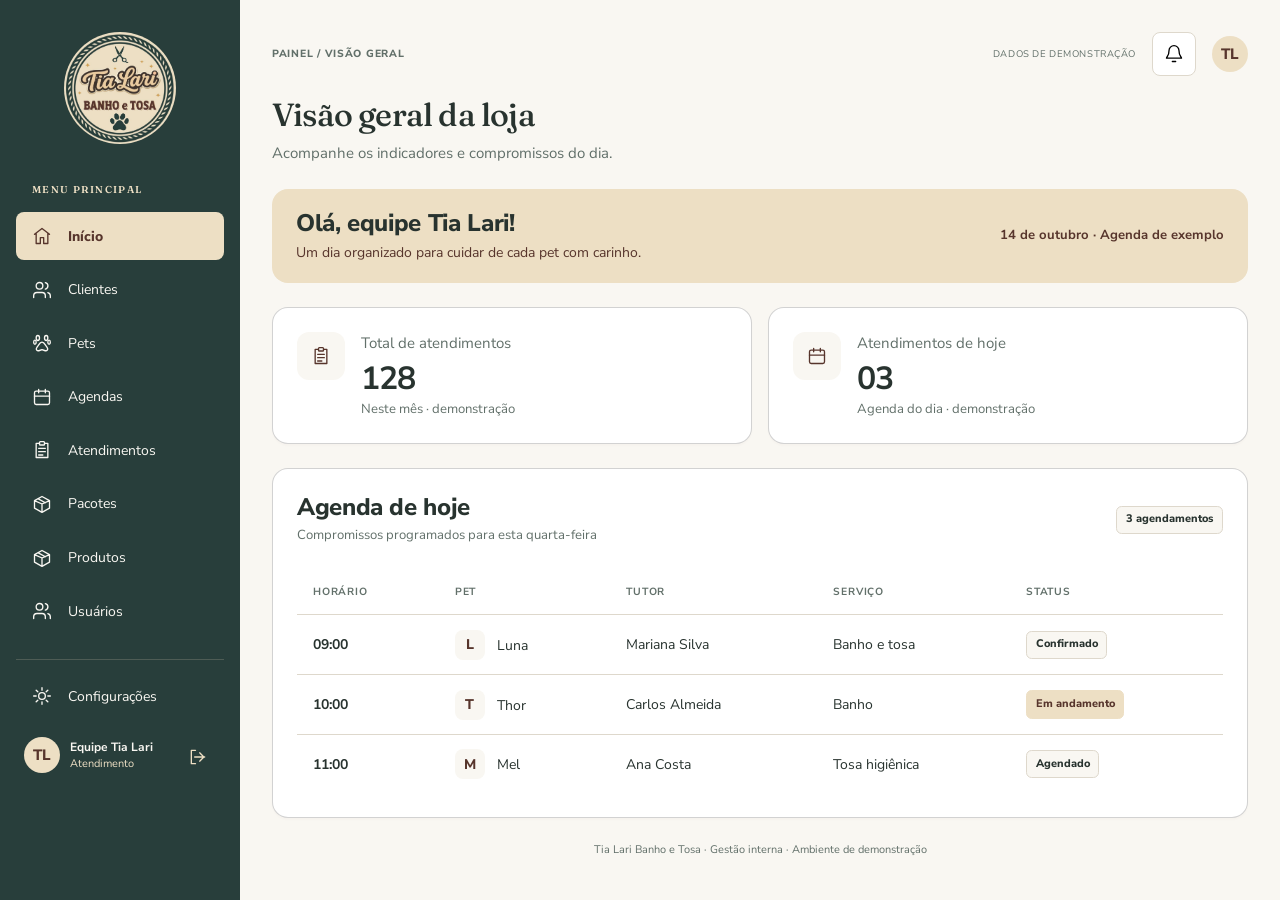
==== dashboard.html @ b7acdd8f "Upload do sistema para o github" ====
<!doctype html>
<html lang="pt-BR">
<head>
  <meta charset="utf-8">
  <meta name="viewport" content="width=device-width, initial-scale=1">
  <meta name="theme-color" content="#283e3b">
  <title>Visão geral da loja · Tia Lari Banho e Tosa</title>
  <link rel="icon" href="assets/images/logo.png" type="image/png">
  <link rel="stylesheet" href="assets/vendor/bootstrap/bootstrap.min.css">
  <link rel="stylesheet" href="assets/css/theme.css">
  <link rel="stylesheet" href="assets/css/layout.css">
  <link rel="stylesheet" href="assets/css/pages.css">
  <script defer src="assets/vendor/bootstrap/bootstrap.bundle.min.js"></script>
  <script defer src="assets/js/data/demo.js"></script>
  <script defer src="assets/js/components/ui.js"></script>
  <script defer src="assets/js/components/layout.js"></script>
  <script defer src="assets/js/pages/dashboard.js"></script>
</head>
<body data-page="dashboard" data-breadcrumb="Visão geral">
  <a class="skip-link" href="#main-content">Pular para o conteúdo</a>
  <div id="app-sidebar"></div>
  <div class="app-workspace">
    <div class="page-container">
      <div id="app-header"></div>
      <main id="main-content" tabindex="-1">
        <header class="page-heading d-flex flex-wrap justify-content-between align-items-center gap-3 mb-4">
          <div><h1>Visão geral da loja</h1><p class="text-body-secondary mb-0 mt-2">Acompanhe os indicadores e compromissos do dia.</p></div>
        </header>
        <div class="welcome-banner d-flex flex-wrap align-items-center justify-content-between gap-3 mb-4"><div><h2 class="h4 mb-1">Olá, equipe Tia Lari!</h2><p class="mb-0">Um dia organizado para cuidar de cada pet com carinho.</p></div><span class="small fw-bold">14 de outubro · Agenda de exemplo</span></div>
<div class="row g-3 mb-4"><div class="col-md-6"><section class="card metric-card h-100"><div class="card-body d-flex gap-3"><span class="icon-tile" data-icon="clipboard"></span><div><p class="text-body-secondary mb-1">Total de atendimentos</p><strong class="metric-value">128</strong><p class="small text-body-secondary mb-0">Neste mês · demonstração</p></div></div></section></div><div class="col-md-6"><section class="card metric-card h-100"><div class="card-body d-flex gap-3"><span class="icon-tile" data-icon="calendar"></span><div><p class="text-body-secondary mb-1">Atendimentos de hoje</p><strong class="metric-value">03</strong><p class="small text-body-secondary mb-0">Agenda do dia · demonstração</p></div></div></section></div></div>
<section class="card"><div class="card-body"><div class="d-flex flex-wrap justify-content-between align-items-center gap-3 mb-4"><div><h2 class="h4 mb-1">Agenda de hoje</h2><p class="small text-body-secondary mb-0">Compromissos programados para esta quarta-feira</p></div><span class="status-badge">3 agendamentos</span></div><div class="table-responsive"><table class="table align-middle mb-0"><caption class="visually-hidden">Agenda de demonstração de 14 de outubro</caption><thead><tr><th scope="col">Horário</th><th scope="col">Pet</th><th scope="col">Tutor</th><th scope="col">Serviço</th><th scope="col">Status</th></tr></thead><tbody><tr><th scope="row">09:00</th><td><span class="pet-initial">L</span>Luna</td><td>Mariana Silva</td><td>Banho e tosa</td><td><span class="status-badge">Confirmado</span></td></tr><tr><th scope="row">10:00</th><td><span class="pet-initial">T</span>Thor</td><td>Carlos Almeida</td><td>Banho</td><td><span class="status-badge status-warm">Em andamento</span></td></tr><tr><th scope="row">11:00</th><td><span class="pet-initial">M</span>Mel</td><td>Ana Costa</td><td>Tosa higiênica</td><td><span class="status-badge">Agendado</span></td></tr></tbody></table></div></div></section>
      </main>
      <footer class="app-footer">Tia Lari Banho e Tosa · Gestão interna · Ambiente de demonstração</footer>
    </div>
  </div>
  <div id="app-feedback"></div>
</body>
</html>
---- assets/css/theme.css ----
@font-face {
  font-family: "Nunito Sans";
  src: url("../fonts/nunito-sans.woff2") format("woff2");
  font-weight: 400 800;
  font-display: swap;
}
@font-face {
  font-family: Fraunces;
  src: url("../fonts/fraunces.woff2") format("woff2");
  font-weight: 400 600;
  font-display: swap;
}
:root {
  --tl-green: #283e3b;
  --tl-green-dark: #1d302d;
  --tl-cream: #eddfc4;
  --tl-brown: #57352c;
  --tl-gold: #bc8c48;
  --bs-body-bg: #f9f7f2;
  --bs-body-color: #28332f;
  --bs-secondary-color: #62706a;
  --bs-border-color: #ded8cc;
  --bs-body-font-family: "Nunito Sans", system-ui, sans-serif;
  --bs-body-font-size: .9375rem;
  --bs-primary: #283e3b;
  --bs-primary-rgb: 40, 62, 59;
  --bs-link-color: #283e3b;
  --bs-link-hover-color: #57352c;
  --bs-border-radius: .5rem;
}
body { -webkit-font-smoothing: antialiased; }
h1, h2 { font-family: Fraunces, Georgia, serif; font-weight: 500; letter-spacing: -.025em; }
h1 { font-size: clamp(1.8rem, 2.5vw, 2.25rem); }
h2.h4, h2.h5 { font-family: var(--bs-body-font-family); font-weight: 800; letter-spacing: -.015em; }
a { text-underline-offset: 3px; }
button, a, input, select, textarea { touch-action: manipulation; }
:focus-visible { outline: 3px solid var(--tl-gold); outline-offset: 4px; }
[hidden] { display: none !important; }
.icon { width: 20px; height: 20px; flex-shrink: 0; vertical-align: middle; }
.btn { display: inline-flex; align-items: center; justify-content: center; gap: .5rem; min-height: 46px; padding: .7rem 1.25rem; font-size: .875rem; font-weight: 800; }
.btn-primary {
  --bs-btn-bg: var(--tl-green);
  --bs-btn-border-color: var(--tl-green);
  --bs-btn-hover-bg: var(--tl-green-dark);
  --bs-btn-hover-border-color: var(--tl-green-dark);
  --bs-btn-active-bg: var(--tl-green-dark);
  --bs-btn-active-border-color: var(--tl-green-dark);
  --bs-btn-disabled-bg: var(--tl-green);
  --bs-btn-disabled-border-color: var(--tl-green);
  --bs-btn-focus-shadow-rgb: 188, 140, 72;
}
.btn-outline-primary {
  --bs-btn-color: var(--tl-green);
  --bs-btn-border-color: var(--bs-border-color);
  --bs-btn-hover-bg: var(--tl-green);
  --bs-btn-hover-border-color: var(--tl-green);
  --bs-btn-active-bg: var(--tl-green-dark);
  --bs-btn-active-border-color: var(--tl-green-dark);
  --bs-btn-focus-shadow-rgb: 188, 140, 72;
  background: white;
}
.btn-link { min-height: 32px; color: var(--tl-brown); font-weight: 600; }
.card { background: white; border-radius: 1rem; box-shadow: 0 2px 2px #57352c05; }
.card-body { padding: 1.5rem; }
.form-label { font-size: .875rem; font-weight: 800; margin-bottom: .5rem; }
.form-control, .form-select { min-height: 48px; background-color: white; font-size: .9375rem; padding: .7rem .9rem; }
.form-control::placeholder { color: #7b837e; opacity: 1; }
.form-control:focus, .form-select:focus { border-color: var(--tl-gold); box-shadow: 0 0 0 .2rem #bc8c4826; }
textarea.form-control { resize: vertical; }
.required-mark { color: var(--tl-brown); }
.table { --bs-table-bg: transparent; --bs-table-color: var(--bs-body-color); --bs-table-border-color: var(--bs-border-color); font-size: .875rem; }
.table > :not(caption) > * > * { padding: .9rem 1rem; }
.table thead th { font-size: .65rem; text-transform: uppercase; letter-spacing: .08em; color: var(--bs-secondary-color); white-space: nowrap; }
.table tbody tr:last-child > * { border-bottom: 0; }
.table tbody th { font-weight: 700; }
.status-badge { display: inline-block; padding: .3rem .55rem; border: 1px solid var(--bs-border-color); border-radius: .35rem; background: var(--bs-body-bg); font-size: .6875rem; font-weight: 800; white-space: nowrap; }
.status-warm { background: var(--tl-cream); border-color: var(--tl-cream); color: var(--tl-brown); }
.eyebrow { font-size: .65rem; letter-spacing: .14em; text-transform: uppercase; font-weight: 800; }
.icon-tile { display: grid; place-items: center; width: 48px; height: 48px; flex-shrink: 0; border-radius: .75rem; background: var(--bs-body-bg); color: var(--tl-brown); }
.pet-initial { display: inline-grid; place-items: center; width: 30px; height: 30px; margin-right: .75rem; border-radius: .5rem; background: var(--bs-body-bg); color: var(--tl-brown); font-weight: 800; }
.text-link { font-weight: 800; color: var(--tl-brown); }
.skip-link { position: fixed; top: -100px; left: 1rem; z-index: 2000; padding: .75rem 1rem; border-radius: .5rem; background: white; color: var(--tl-green); }
.skip-link:focus { top: 1rem; }
.modal-content { background: white; border-radius: 1rem; }
.modal-header, .modal-footer { padding: 1.25rem 1.5rem; }
.modal-body { padding: 1.5rem; }
.toast { background: var(--tl-green); color: white; border: 0; }
@media (prefers-reduced-motion: reduce) {
  *, *::before, *::after { animation: none !important; transition: none !important; scroll-behavior: auto !important; }
}
---- assets/css/layout.css ----
:root { --tl-sidebar-width: 240px; }
.app-sidebar { --bs-offcanvas-width: var(--tl-sidebar-width); background: var(--tl-green) !important; color: var(--bs-body-bg); }
.sidebar-inner { display: flex; flex-direction: column; width: 100%; min-height: 100%; padding: 1.5rem 1rem 1rem; }
.brand { display: block; align-self: center; margin: .5rem 0 1.75rem; }
.brand img { width: 112px; height: 112px; object-fit: contain; border-radius: 50%; }
.sidebar-label { padding: .75rem 1rem; font-size: .625rem; letter-spacing: .13em; font-weight: 800; color: var(--tl-cream); }
.sidebar-nav { gap: .35rem; }
.sidebar-nav .nav-link { display: flex; gap: 1rem; align-items: center; width: 100%; padding: .8rem 1rem; min-height: 48px; color: var(--bs-body-bg); border: 0; background: transparent; border-radius: .5rem; text-align: left; font-size: .875rem; }
.sidebar-nav .nav-link:hover { background: #ffffff0d; color: white; }
.sidebar-nav .nav-link.active { color: var(--tl-brown); background: var(--tl-cream); font-weight: 800; }
.sidebar-bottom { border-top: 1px solid #eddfc430; padding-top: .75rem; margin-top: auto; }
.profile { display: flex; align-items: center; gap: .65rem; padding: 1rem .5rem 0; }
.avatar { width: 36px; height: 36px; border-radius: 50%; display: inline-grid; place-items: center; flex-shrink: 0; font-weight: 800; color: var(--tl-brown); background: var(--tl-cream); }
.profile strong { display: block; font-size: .75rem; }
.profile small { display: block; font-size: .6875rem; color: var(--tl-cream); }
.profile-logout { color: var(--tl-cream); margin-left: auto; padding: .5rem; border-radius: .4rem; }
.app-workspace { min-height: 100vh; padding: 2rem; }
.page-container { max-width: 1280px; margin: 0 auto; }
.app-header { display: flex; align-items: center; gap: .75rem; margin-bottom: 1.25rem; min-height: 44px; }
.app-breadcrumb { flex: 1; min-width: 0; margin: 0; color: var(--bs-secondary-color); font-size: .65rem; font-weight: 800; letter-spacing: .07em; text-transform: uppercase; }
.header-tools { display: flex; align-items: center; gap: 1rem; }
.demo-label { font-size: .6rem; color: var(--bs-secondary-color); letter-spacing: .06em; text-transform: uppercase; }
.icon-button { width: 44px; height: 44px; min-height: 44px; padding: 0; border: 1px solid var(--bs-border-color); background: white; border-radius: .5rem; display: inline-grid; place-items: center; }
.sidebar-close { color: var(--tl-cream); background: transparent; border: 1px solid #ffffff30; margin-left: auto; }
.app-footer { padding: 1.5rem 0 .5rem; color: var(--bs-secondary-color); font-size: .6875rem; text-align: center; }
@media (min-width: 992px) {
  .app-sidebar { position: fixed; top: 0; bottom: 0; left: 0; width: var(--tl-sidebar-width); z-index: 1030; }
  .app-sidebar .offcanvas-body { display: flex; padding: 0; overflow-y: auto; }
  .app-workspace { margin-left: var(--tl-sidebar-width); }
}
@media (max-width: 991.98px) {
  .app-sidebar .offcanvas-body { padding: 0; }
  .app-workspace { padding: 1.5rem; }
}
@media (max-width: 575.98px) {
  .app-workspace { padding: 1rem; }
  .header-tools { gap: .5rem; }
  .demo-label, .header-tools > .avatar { display: none; }
  .app-breadcrumb { font-size: .6rem; }
  .page-heading > .btn { width: 100%; }
  .card-body { padding: 1rem; }
}
---- assets/css/pages.css ----
/* Dashboard */
.welcome-banner { background: var(--tl-cream); border-radius: 1rem; padding: 1.25rem 1.5rem; color: var(--tl-brown); }
.welcome-banner h2 { color: var(--bs-body-color); }
.welcome-banner p { font-size: .875rem; }
.metric-value { display: block; font-size: 2rem; line-height: 1.3; letter-spacing: -.03em; }
.metric-card .card-body { padding: 1.5rem; }
/* Lists */
.search-input { position: relative; }
.search-input > span { position: absolute; left: .9rem; top: .8rem; color: var(--bs-secondary-color); pointer-events: none; }
.search-input input { padding-left: 2.75rem; }
.list-footer, .form-actions { border-top: 1px solid var(--bs-border-color); }
.table .btn { min-height: 36px; padding: .35rem .75rem; font-size: .75rem; }
.empty-state { border-top: 1px solid var(--bs-border-color); }
/* Registration forms */
.form-card { max-width: 960px; }
.form-card .card-body { padding: 2rem; }
.field-hint { background: var(--bs-body-bg); padding: 1rem; border-radius: .5rem; font-size: .8125rem; color: var(--bs-secondary-color); }
/* Login */
.login-layout { display: grid; grid-template-columns: 1fr 1fr; min-height: 100vh; }
.login-story { display: flex; flex-direction: column; align-items: flex-start; justify-content: space-between; gap: 2rem; padding: clamp(2rem, 4vw, 4rem); background: var(--tl-green); color: var(--tl-cream); }
.login-brand img { width: 136px; height: 136px; border-radius: 50%; }
.login-story h1 { max-width: 510px; font-size: clamp(2rem, 3.3vw, 3.2rem); line-height: 1.15; color: var(--tl-cream); }
.login-story p:not(.eyebrow) { max-width: 370px; opacity: .85; }
.story-signature { padding-top: 1.5rem; border-top: 1px solid #eddfc440; width: 100%; font-family: Fraunces, Georgia, serif; font-size: 1.25rem; }
.login-story footer { font-size: .6rem; letter-spacing: .12em; }
.login-main { display: grid; place-items: center; padding: 3rem; }
.login-content { width: 100%; max-width: 460px; }
.login-content .card-body { padding: 2rem; }
.login-content h2 { font-size: 1.8rem; }
.access-note { display: flex; align-items: center; justify-content: center; gap: .5rem; border-top: 1px solid var(--bs-border-color); padding-top: 1.25rem; color: var(--bs-secondary-color); font-size: .75rem; }
.access-note .icon { width: 16px; height: 16px; }
.demo-note { color: var(--bs-secondary-color); text-align: center; font-size: .75rem; line-height: 1.7; }
.password-toggle { padding: .5rem .85rem; }
@media (max-width: 991.98px) {
  .login-main { padding: 2rem; }
  .login-story { padding: 2rem; }
}
@media (max-width: 767.98px) {
  .login-layout { grid-template-columns: 1fr; }
  .login-story { gap: 1.5rem; padding: 1.5rem; }
  .login-brand img { width: 84px; height: 84px; }
  .login-story h1 { font-size: 1.8rem; max-width: 480px; }
  .login-story .eyebrow, .login-story p:not(.eyebrow), .story-signature, .login-story footer { display: none; }
  .login-main { padding: 1.5rem 1rem; }
  .login-content .card-body, .form-card .card-body { padding: 1.5rem; }
}
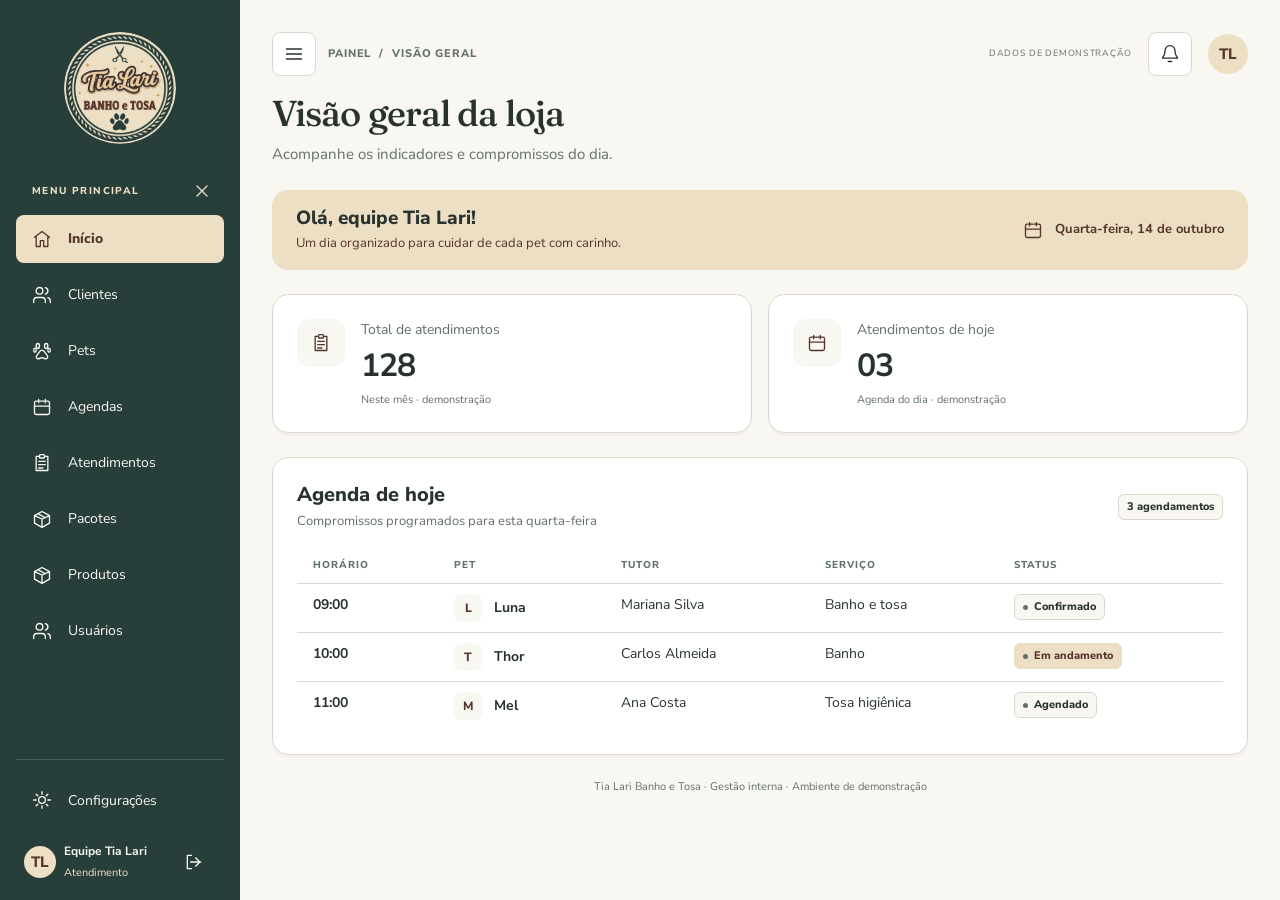
==== commit ea1b3e1d: "Restaura fidelidade visual das telas originais mantendo Bootstrap" ====
--- a/dashboard.html
+++ b/dashboard.html
@@ -19,18 +19,16 @@
 <body data-page="dashboard" data-breadcrumb="Visão geral">
   <a class="skip-link" href="#main-content">Pular para o conteúdo</a>
   <div id="app-sidebar"></div>
-  <div class="app-workspace">
-    <div class="page-container">
+  <div class="workspace">
+    <div class="tl-container">
       <div id="app-header"></div>
       <main id="main-content" tabindex="-1">
-        <header class="page-heading d-flex flex-wrap justify-content-between align-items-center gap-3 mb-4">
-          <div><h1>Visão geral da loja</h1><p class="text-body-secondary mb-0 mt-2">Acompanhe os indicadores e compromissos do dia.</p></div>
+        <header class="page-heading row-between">
+          <div><h1>Visão geral da loja</h1><p class="lead">Acompanhe os indicadores e compromissos do dia.</p></div>
         </header>
-        <div class="welcome-banner d-flex flex-wrap align-items-center justify-content-between gap-3 mb-4"><div><h2 class="h4 mb-1">Olá, equipe Tia Lari!</h2><p class="mb-0">Um dia organizado para cuidar de cada pet com carinho.</p></div><span class="small fw-bold">14 de outubro · Agenda de exemplo</span></div>
-<div class="row g-3 mb-4"><div class="col-md-6"><section class="card metric-card h-100"><div class="card-body d-flex gap-3"><span class="icon-tile" data-icon="clipboard"></span><div><p class="text-body-secondary mb-1">Total de atendimentos</p><strong class="metric-value">128</strong><p class="small text-body-secondary mb-0">Neste mês · demonstração</p></div></div></section></div><div class="col-md-6"><section class="card metric-card h-100"><div class="card-body d-flex gap-3"><span class="icon-tile" data-icon="calendar"></span><div><p class="text-body-secondary mb-1">Atendimentos de hoje</p><strong class="metric-value">03</strong><p class="small text-body-secondary mb-0">Agenda do dia · demonstração</p></div></div></section></div></div>
-<section class="card"><div class="card-body"><div class="d-flex flex-wrap justify-content-between align-items-center gap-3 mb-4"><div><h2 class="h4 mb-1">Agenda de hoje</h2><p class="small text-body-secondary mb-0">Compromissos programados para esta quarta-feira</p></div><span class="status-badge">3 agendamentos</span></div><div class="table-responsive"><table class="table align-middle mb-0"><caption class="visually-hidden">Agenda de demonstração de 14 de outubro</caption><thead><tr><th scope="col">Horário</th><th scope="col">Pet</th><th scope="col">Tutor</th><th scope="col">Serviço</th><th scope="col">Status</th></tr></thead><tbody><tr><th scope="row">09:00</th><td><span class="pet-initial">L</span>Luna</td><td>Mariana Silva</td><td>Banho e tosa</td><td><span class="status-badge">Confirmado</span></td></tr><tr><th scope="row">10:00</th><td><span class="pet-initial">T</span>Thor</td><td>Carlos Almeida</td><td>Banho</td><td><span class="status-badge status-warm">Em andamento</span></td></tr><tr><th scope="row">11:00</th><td><span class="pet-initial">M</span>Mel</td><td>Ana Costa</td><td>Tosa higiênica</td><td><span class="status-badge">Agendado</span></td></tr></tbody></table></div></div></section>
+        <section class="welcome card" data-od-id="welcome"><div><h2 data-od-id="greeting">Olá, equipe Tia Lari!</h2><p>Um dia organizado para cuidar de cada pet com carinho.</p></div><div class="date"><svg viewBox="0 0 24 24" fill="none" stroke="currentColor" stroke-width="1.6" stroke-linecap="round" stroke-linejoin="round" aria-hidden="true"><rect x="3" y="5" width="18" height="16" rx="2"/><path d="M16 3v4M8 3v4M3 11h18"/></svg><time datetime="2026-10-14">Quarta-feira, 14 de outubro</time></div></section><section class="section metrics grid-2" data-od-id="metrics"><article class="card metric" data-od-id="metric-attendances"><span class="feature-mark"><svg viewBox="0 0 24 24" fill="none" stroke="currentColor" stroke-width="1.6" stroke-linecap="round" stroke-linejoin="round" aria-hidden="true"><path d="M9 4H5v17h14V4h-4M8 10h8M8 14h8M8 18h5"/><rect x="9" y="2" width="6" height="4" rx="1"/></svg></span><div class="metric-body"><div class="stat-label">Total de atendimentos</div><div class="stat-num num">128</div><p class="meta">Neste mês · demonstração</p></div></article><article class="card metric" data-financial hidden data-od-id="metric-debtors"><span class="feature-mark"><svg viewBox="0 0 24 24" fill="none" stroke="currentColor" stroke-width="1.6" stroke-linecap="round" stroke-linejoin="round" aria-hidden="true"><path d="M16 21v-2a4 4 0 0 0-4-4H6a4 4 0 0 0-4 4v2m20 0v-2a4 4 0 0 0-3-3.9M16 3.1a4 4 0 0 1 0 7.8"/><circle cx="9" cy="7" r="4"/></svg></span><div class="metric-body"><div class="stat-label">Clientes em débito</div><div class="stat-num num">07</div><p class="meta">Requer atenção · demonstração</p></div></article><article class="card metric" data-financial hidden data-od-id="metric-revenue"><span class="feature-mark"><svg viewBox="0 0 24 24" fill="none" stroke="currentColor" stroke-width="1.6" stroke-linecap="round" stroke-linejoin="round" aria-hidden="true"><rect x="3" y="5" width="18" height="15" rx="2"/><path d="M3 8h18m0 4h-6v5h6M6 5V3h12"/></svg></span><div class="metric-body"><div class="stat-label">Entradas do dia</div><div class="stat-num num">R$ 845,00</div><p class="meta">Movimentação registrada · demonstração</p></div></article><article class="card metric" data-financial hidden data-od-id="metric-bills"><span class="feature-mark"><svg viewBox="0 0 24 24" fill="none" stroke="currentColor" stroke-width="1.6" stroke-linecap="round" stroke-linejoin="round" aria-hidden="true"><rect x="3" y="5" width="18" height="16" rx="2"/><path d="M16 3v4M8 3v4M3 11h18"/></svg></span><div class="metric-body"><div class="stat-label">Contas a vencer</div><div class="stat-num num">03</div><p class="meta">Próximos 7 dias · demonstração</p></div></article><article class="card metric" data-operational data-od-id="metric-schedule"><span class="feature-mark"><svg viewBox="0 0 24 24" fill="none" stroke="currentColor" stroke-width="1.6" stroke-linecap="round" stroke-linejoin="round" aria-hidden="true"><rect x="3" y="5" width="18" height="16" rx="2"/><path d="M16 3v4M8 3v4M3 11h18"/></svg></span><div class="metric-body"><div class="stat-label">Atendimentos de hoje</div><div class="stat-num num">03</div><p class="meta">Agenda do dia · demonstração</p></div></article></section><section class="section card" data-od-id="today-agenda"><div class="row-between panel-head"><div><h2 data-od-id="agenda-title">Agenda de hoje</h2><p class="lead" style="font-size:13px;margin-top:4px">Compromissos programados para esta quarta-feira</p></div><span class="tag">3 agendamentos</span></div><div class="table-wrap"><table class="ds-table table"><thead><tr><th>Horário</th><th>Pet</th><th>Tutor</th><th>Serviço</th><th>Status</th></tr></thead><tbody><tr data-od-id="appointment-1"><td class="num"><strong>09:00</strong></td><td><div class="table-avatar"><span class="mini-avatar">L</span><strong>Luna</strong></div></td><td class="muted">Mariana Silva</td><td>Banho e tosa</td><td><span class="pill ">Confirmado</span></td></tr><tr data-od-id="appointment-2"><td class="num"><strong>10:00</strong></td><td><div class="table-avatar"><span class="mini-avatar">T</span><strong>Thor</strong></div></td><td class="muted">Carlos Almeida</td><td>Banho</td><td><span class="pill tl-progress">Em andamento</span></td></tr><tr data-od-id="appointment-3"><td class="num"><strong>11:00</strong></td><td><div class="table-avatar"><span class="mini-avatar">M</span><strong>Mel</strong></div></td><td class="muted">Ana Costa</td><td>Tosa higiênica</td><td><span class="pill ">Agendado</span></td></tr></tbody></table></div><div class="agenda-foot"><svg style="display:inline-block;width:14px;height:14px;vertical-align:middle;margin-right:8px" viewBox="0 0 24 24" fill="none" stroke="currentColor" stroke-width="1.6" stroke-linecap="round" stroke-linejoin="round" aria-hidden="true"><circle cx="12" cy="12" r="9"/><path d="M12 11v6m0-10v1"/></svg>Os horários e indicadores exibidos são exemplos das referências.</div></section>
       </main>
-      <footer class="app-footer">Tia Lari Banho e Tosa · Gestão interna · Ambiente de demonstração</footer>
+      <footer class="footer-note">Tia Lari Banho e Tosa · Gestão interna · Ambiente de demonstração</footer>
     </div>
   </div>
   <div id="app-feedback"></div>
--- a/assets/css/theme.css
+++ b/assets/css/theme.css
@@ -1,90 +1,1058 @@
-@font-face {
-  font-family: "Nunito Sans";
-  src: url("../fonts/nunito-sans.woff2") format("woff2");
-  font-weight: 400 800;
-  font-display: swap;
+@font-face { font-family: 'Nunito Sans'; font-weight: 400 800; font-display: swap; src: url('../fonts/nunito-sans.woff2') format('woff2'); }
+@font-face { font-family: 'Fraunces'; font-weight: 400 600; font-display: swap; src: url('../fonts/fraunces.woff2') format('woff2'); }
+
+:root {
+  --bg:#F9F7F2;
+  --surface:#ffffff;
+  --fg:#28332f;
+  --muted:#62706a;
+  --border:#ded8cc;
+  --accent:#283E3B;
+  --cream:#EDDFC4;
+  --brown:#57352C;
+  --gold:#BC8C48;
+  --accent-soft:color-mix(in oklch,var(--accent) 8%,var(--surface));
+  --fg-soft:color-mix(in oklch,var(--fg) 4%,var(--surface));
+  --font-display:'Fraunces',Georgia,serif;
+  --font-body:'Nunito Sans',system-ui,-apple-system,'Segoe UI',sans-serif;
+  --font-mono:ui-monospace,Consolas,monospace;
+  --fs-h1:36px;
+  --fs-h2:24px;
+  --fs-h3:18px;
+  --fs-body:15px;
+  --fs-meta:12px;
+  --gap-xs:8px;
+  --gap-sm:16px;
+  --gap-md:24px;
+  --gap-lg:32px;
+  --gap-xl:48px;
+  --gap-2xl:64px;
+  --container:1200px;
+  --gutter:32px;
+  --radius:8px;
+  --radius-lg:16px}
+
+
+
+[hidden] {
+  display:none!important}
+.metrics {
+  gap:16px!important;
+  margin-bottom:24px!important}
+.metric {
+  min-height:120px!important}
+.ds-table th,.ds-table td {
+  padding:10px 16px!important}
+.mini-avatar {
+  width:28px!important;
+  height:28px!important}
+.agenda-foot {
+  display:none}
+.topline {
+  margin-bottom:16px!important}
+.welcome {
+  padding:16px 24px!important}
+.profile>div {
+  min-width:0}
+.profile strong {
+  font-size:12px!important}
+.profile {
+  gap:8px!important}
+.profile a {
+  flex-shrink:0}
+.profile>.avatar {
+  width:32px;
+  height:32px}
+.top-tools .demo {
+  font-size:9px}
+*,*::before,*::after {
+  box-sizing:border-box}
+html {
+  -webkit-text-size-adjust:100%}
+body {
+  margin:0;
+  background:var(--bg);
+  color:var(--fg);
+  font-family:var(--font-body);
+  font-size:var(--fs-body);
+  line-height:1.5;
+  -webkit-font-smoothing:antialiased}
+img,svg {
+  display:block;
+  max-width:100%}
+a {
+  color:inherit;
+  text-decoration:none}
+button,input,select,textarea {
+  font:inherit}
+button {
+  cursor:pointer}
+button,a,input,select,textarea {
+  touch-action:manipulation}
+p {
+  text-wrap:pretty}
+h1,h2,h3,h4 {
+  text-wrap:balance;
+  margin:0}
+h1,h2 {
+  font-family:var(--font-display);
+  font-weight:500;
+  letter-spacing:-.025em}
+h1 {
+  font-size:36px;
+  line-height:1.2}
+h2 {
+  font-size:24px;
+  line-height:1.3}
+h3 {
+  font-size:17px;
+  line-height:1.4}
+p {
+  margin:0}
+button svg,a svg {
+  pointer-events:none}
+svg {
+  width:20px;
+  height:20px;
+  flex-shrink:0}
+button {
+  color:inherit}
+button:disabled {
+  cursor:not-allowed;
+  opacity:.5}
+:focus-visible {
+  outline:3px solid var(--gold);
+  outline-offset:4px}
+::placeholder {
+  color:var(--muted);
+  opacity:1}
+
+.tl-container {
+  max-width:var(--container);
+  margin-inline:auto}
+.section {
+  margin-bottom:24px}
+.stack {
+  display:flex;
+  flex-direction:column;
+  gap:24px}
+.tl-row {
+  display:flex;
+  align-items:center;
+  gap:16px}
+.row-between {
+  display:flex;
+  align-items:center;
+  justify-content:space-between;
+  gap:24px}
+.grid-2 {
+  display:grid;
+  grid-template-columns:repeat(2,minmax(0,1fr));
+  gap:24px}
+.grid-3 {
+  display:grid;
+  grid-template-columns:repeat(3,minmax(0,1fr));
+  gap:16px}
+.grid-4 {
+  display:grid;
+  grid-template-columns:repeat(4,minmax(0,1fr));
+  gap:24px}
+.grid-2-1 {
+  display:grid;
+  grid-template-columns:2fr 1fr;
+  gap:32px}
+.grid-1-2 {
+  display:grid;
+  grid-template-columns:1fr 2fr;
+  gap:32px}
+.lead {
+  font-size:15px;
+  color:var(--muted);
+  margin-top:8px}
+.eyebrow {
+  font-size:11px;
+  letter-spacing:.13em;
+  text-transform:uppercase;
+  font-weight:800;
+  color:var(--muted)}
+.meta {
+  font-size:12px;
+  color:var(--muted)}
+.num {
+  font-variant-numeric:tabular-nums}
+.btn {
+  display:inline-flex;
+  align-items:center;
+  justify-content:center;
+  gap:8px;
+  min-height:48px;
+  padding:12px 24px;
+  border-radius:8px;
+  border:1px solid var(--border);
+  font-size:14px;
+  font-weight:800;
+  transition:background .15s,border-color .15s,transform .15s}
+.btn:active {
+  transform:translateY(1px)}
+.btn-primary {
+  background:var(--accent);
+  color:var(--surface);
+  border-color:var(--accent)}
+.btn-primary:hover {
+  background:var(--fg);
+  border-color:var(--fg);
+  color:var(--surface)}
+.btn-secondary {
+  background:var(--surface);
+  color:var(--fg)}
+.btn-secondary:hover {
+  border-color:var(--fg);
+  background:var(--bg)}
+.btn-ghost {
+  background:transparent;
+  border-color:transparent;
+  color:var(--fg);
+  padding:8px 12px}
+.btn-ghost:hover {
+  background:var(--cream);
+  color:var(--fg)}
+.btn-arrow::after {
+  content:'→'}
+.card {
+  background:var(--surface);
+  border:1px solid var(--border);
+  border-radius:16px;
+  padding:24px;
+  box-shadow:0 3px 0 color-mix(in oklch,var(--brown) 3%,transparent)}
+.card-flat {
+  background:transparent;
+  border:0;
+  padding:0}
+.card-rule {
+  border-top:1px solid var(--border);
+  padding-top:24px}
+.feature-mark {
+  width:48px;
+  height:48px;
+  display:grid;
+  place-items:center;
+  border-radius:12px;
+  background:var(--bg);
+  color:var(--brown)}
+.stat-num {
+  font-size:32px;
+  font-weight:700;
+  letter-spacing:-.03em}
+.stat-label {
+  font-size:14px;
+  color:var(--muted)}
+.pill,.tag {
+  display:inline-flex;
+  align-items:center;
+  gap:6px;
+  border-radius:6px;
+  font-size:11px;
+  padding:4px 8px;
+  font-weight:800;
+  background:var(--bg);
+  color:var(--fg);
+  border:1px solid var(--border)}
+.pill::before {
+  content:'';
+  width:5px;
+  height:5px;
+  border-radius:50%;
+  background:var(--muted)}
+.pill.tl-progress {
+  background:var(--cream);
+  color:var(--brown);
+  border-color:var(--cream)}
+.field {
+  display:flex;
+  flex-direction:column;
+  gap:8px;
+  min-width:0}
+.field label {
+  font-size:13px;
+  font-weight:800}
+.input,.textarea {
+  width:100%;
+  min-height:48px;
+  padding:12px 16px;
+  background:var(--surface);
+  border:1px solid var(--border);
+  border-radius:8px;
+  color:var(--fg)}
+.input:hover,.textarea:hover {
+  border-color:var(--muted)}
+.input:focus,.textarea:focus {
+  border-color:var(--accent);
+  outline:2px solid var(--accent);
+  outline-offset:2px}
+.textarea {
+  min-height:104px;
+  resize:vertical}
+.ds-table {
+  width:100%;
+  border-collapse:collapse;
+  font-size:14px}
+.ds-table th,.ds-table td {
+  padding:16px;
+  text-align:left;
+  border-bottom:1px solid var(--border)}
+.ds-table th {
+  font-size:10px;
+  letter-spacing:.1em;
+  text-transform:uppercase;
+  color:var(--muted);
+  font-weight:800}
+.ds-table tbody tr:last-child td {
+  border-bottom:0}
+.ds-table tbody tr:hover {
+  background:var(--bg)}
+.rule {
+  border:0;
+  border-top:1px solid var(--border);
+  margin:0}
+.log-row {
+  display:grid;
+  grid-template-columns:80px 1fr 120px;
+  gap:24px;
+  padding:16px 0;
+  border-top:1px solid var(--border)}
+.content-img {
+  width:auto;
+  height:auto;
+  max-width:100%;
+  object-fit:contain}
+.hero-center {
+  text-align:center}
+.hero-split {
+  display:grid;
+  grid-template-columns:1fr 1fr}
+.hero-cta {
+  display:flex;
+  gap:16px}
+.quote {
+  font-family:var(--font-display);
+  font-size:24px}
+.quote-mark {
+  font-size:64px}
+.quote-author,.pull {
+  font-size:13px}
+.ph-img {
+  border:1px dashed var(--border);
+  padding:24px}
+.wide {
+  aspect-ratio:16/9}
+.square {
+  aspect-ratio:1}
+.portrait {
+  aspect-ratio:3/4}
+.topnav {
+  border-bottom:1px solid var(--border)}
+.pagefoot {
+  font-size:12px;
+  color:var(--muted)}
+
+.sidebar {
+  position:fixed;
+  inset:0 auto 0 0;
+  width:240px;
+  background:var(--accent);
+  color:var(--bg);
+  display:flex;
+  flex-direction:column;
+  padding:32px 16px 16px;
+  z-index:10}
+.brand {
+  display:block;
+  padding:0 16px 24px}
+.brand strong {
+  display:block;
+  font-family:var(--font-display);
+  font-size:30px;
+  font-weight:500;
+  color:var(--cream)}
+.brand span {
+  font-size:11px;
+  letter-spacing:.14em;
+  text-transform:uppercase;
+  color:var(--cream)}
+.brand small {
+  display:block;
+  margin-top:8px;
+  font-size:10px;
+  color:var(--bg)}
+.nav-label {
+  font-size:10px;
+  letter-spacing:.14em;
+  font-weight:800;
+  padding:16px;
+  color:var(--cream)}
+.tl-nav {
+  display:flex;
+  flex-direction:column;
+  gap:8px}
+.tl-nav a,.tl-nav button {
+  display:flex;
+  align-items:center;
+  gap:16px;
+  padding:12px 16px;
+  min-height:48px;
+  border-radius:8px;
+  font-size:14px;
+  text-align:left;
+  color:var(--bg);
+  border:0;
+  background:transparent}
+.tl-nav a:hover,.tl-nav button:hover {
+  background:color-mix(in oklch,var(--accent) 70%,var(--fg));
+  color:var(--surface)}
+.tl-nav .active {
+  background:var(--cream);
+  color:var(--brown);
+  font-weight:800}
+.tl-nav .active:hover {
+  background:var(--cream);
+  color:var(--brown);
+  box-shadow:inset 0 0 0 2px var(--gold)}
+.sidebar-bottom {
+  margin-top:auto;
+  border-top:1px solid color-mix(in oklch,var(--cream) 20%,var(--accent));
+  padding-top:16px}
+.profile {
+  padding:16px 8px 0;
+  display:flex;
+  align-items:center;
+  gap:12px}
+.avatar {
+  display:grid;
+  place-items:center;
+  width:40px;
+  height:40px;
+  border-radius:50%;
+  background:var(--cream);
+  color:var(--brown);
+  font-weight:800;
+  flex-shrink:0}
+.profile strong {
+  display:block;
+  font-size:13px}
+.profile small {
+  font-size:11px;
+  color:var(--cream)}
+.profile a {
+  margin-left:auto;
+  display:grid;
+  place-items:center;
+  width:44px;
+  height:44px;
+  border-radius:8px}
+.profile a:hover {
+  background:var(--fg);
+  color:var(--surface)}
+.workspace {
+  margin-left:240px;
+  padding:32px;
+  min-height:100vh}
+.topline {
+  display:flex;
+  align-items:center;
+  justify-content:space-between;
+  margin-bottom:24px;
+  min-height:40px}
+.tl-breadcrumb {
+  display:flex;
+  align-items:center;
+  gap:8px;
+  font-size:11px;
+  letter-spacing:.08em;
+  color:var(--muted);
+  font-weight:800;
+  text-transform:uppercase;
+  flex-wrap:wrap}
+.tl-breadcrumb a {
+  padding-block:8px}
+.tl-breadcrumb a:hover {
+  text-decoration:underline;
+  color:var(--fg)}
+.top-tools {
+  display:flex;
+  align-items:center;
+  gap:16px}
+.icon-btn {
+  width:44px;
+  height:44px;
+  display:grid;
+  place-items:center;
+  background:var(--surface);
+  border:1px solid var(--border);
+  border-radius:8px}
+.icon-btn:hover {
+  border-color:var(--fg);
+  background:var(--cream);
+  color:var(--fg)}
+.top-tools .avatar {
+  width:40px;
+  height:40px}
+.page-heading {
+  margin-bottom:24px;
+  min-height:72px}
+.page-heading .btn {
+  flex-shrink:0}
+.welcome {
+  background:var(--cream);
+  border:0;
+  box-shadow:none;
+  display:flex;
+  align-items:center;
+  justify-content:space-between;
+  gap:24px;
+  padding:20px 24px;
+  margin-bottom:24px}
+.welcome h2 {
+  font-family:var(--font-body);
+  font-size:19px;
+  font-weight:800;
+  letter-spacing:0}
+.welcome p {
+  font-size:13px;
+  color:var(--brown);
+  margin-top:4px}
+.date {
+  display:flex;
+  align-items:center;
+  gap:12px;
+  font-size:13px;
+  font-weight:700;
+  color:var(--brown)}
+.metrics {
+  margin-bottom:32px}
+.metric {
+  position:relative;
+  display:flex;
+  gap:16px;
+  align-items:flex-start;
+  min-height:136px}
+.metric .metric-body {
+  flex:1}
+.metric .stat-num {
+  margin:2px 0}
+.metric .meta {
+  font-size:11px}
+.metric .arrow {
+  margin-left:auto;
+  color:var(--muted)}
+.panel-head {
+  margin-bottom:16px}
+.panel-head h2 {
+  font-family:var(--font-body);
+  font-size:20px;
+  font-weight:800;
+  letter-spacing:0}
+.demo {
+  font-size:10px;
+  letter-spacing:.08em;
+  text-transform:uppercase;
+  color:var(--muted)}
+.table-wrap {
+  overflow-x:auto}
+.pet-name {
+  font-weight:800}
+.pet-name small {
+  display:block;
+  font-weight:400;
+  font-size:12px;
+  color:var(--muted);
+  margin-top:2px}
+.table-avatar {
+  display:flex;
+  align-items:center;
+  gap:12px}
+.mini-avatar {
+  display:grid;
+  place-items:center;
+  width:32px;
+  height:32px;
+  background:var(--bg);
+  color:var(--brown);
+  border-radius:8px;
+  font-size:12px;
+  font-weight:800}
+.agenda-foot {
+  border-top:1px solid var(--border);
+  padding-top:16px;
+  margin-top:8px;
+  color:var(--muted);
+  font-size:12px}
+.list-panel {
+  padding:24px;
+  min-height:640px}
+.searchbar {
+  display:grid;
+  grid-template-columns:minmax(0,1fr) 164px 164px;
+  gap:16px;
+  margin-bottom:24px}
+.search-field {
+  position:relative}
+.search-field svg {
+  position:absolute;
+  left:16px;
+  top:14px;
+  color:var(--muted)}
+.search-field input {
+  padding-left:48px}
+.list-meta {
+  margin-bottom:16px}
+.record {
+  padding:20px;
+  min-width:0;
+  display:flex;
+  flex-direction:column;
+  gap:16px;
+  box-shadow:none}
+.record:hover {
+  border-color:var(--muted);
+  box-shadow:0 4px 16px color-mix(in oklch,var(--brown) 6%,transparent)}
+.record .record-icon {
+  width:44px;
+  height:44px;
+  background:var(--bg);
+  color:var(--brown);
+  display:grid;
+  place-items:center;
+  border-radius:12px;
+  flex-shrink:0}
+.record h3 {
+  font-size:17px;
+  font-weight:800}
+.record .sub {
+  font-size:12px;
+  color:var(--muted);
+  margin-top:2px}
+.record .pill {
+  align-self:flex-start}
+.record .relation {
+  font-size:13px}
+.relation small {
+  display:block;
+  color:var(--muted);
+  font-size:11px;
+  margin-bottom:2px}
+.record-footer {
+  border-top:1px solid var(--border);
+  display:flex;
+  align-items:center;
+  justify-content:space-between;
+  padding-top:8px;
+  gap:8px}
+.record-footer .btn {
+  font-size:12px;
+  padding:4px 8px;
+  min-height:44px}
+.list-footer {
+  margin-top:24px;
+  display:flex;
+  justify-content:space-between;
+  align-items:center;
+  font-size:12px;
+  color:var(--muted)}
+.no-results {
+  padding:64px 24px;
+  text-align:center;
+  grid-column:1/-1}
+.form-panel {
+  max-width:864px;
+  margin:0 auto;
+  padding:32px}
+.form-banner {
+  padding:16px 20px;
+  border-radius:8px;
+  background:var(--bg);
+  margin-bottom:24px;
+  border:1px solid var(--border)}
+.form-banner h2 {
+  font-family:var(--font-body);
+  font-size:18px;
+  font-weight:800;
+  letter-spacing:0}
+.form-banner p {
+  font-size:13px;
+  color:var(--muted);
+  margin-top:4px}
+.form-grid {
+  display:grid;
+  grid-template-columns:1fr 1fr;
+  gap:16px 24px}
+.span-2 {
+  grid-column:1/-1}
+.form-actions {
+  border-top:1px solid var(--border);
+  margin-top:32px;
+  padding-top:16px;
+  display:flex;
+  align-items:center;
+  justify-content:space-between;
+  gap:24px}
+.form-actions .tl-row {
+  gap:12px}
+.form-tip {
+  font-size:12px;
+  color:var(--muted);
+  background:var(--bg);
+  padding:16px;
+  border-radius:8px;
+  margin-top:24px;
+  display:flex;
+  gap:12px;
+  align-items:center}
+.form-tip svg {
+  width:16px;
+  height:16px}
+.form-error {
+  color:var(--brown);
+  font-size:13px;
+  font-weight:800;
+  padding-top:12px;
+  min-height:20px}
+.form-error:empty {
+  display:none}
+.footer-note {
+  margin-top:24px;
+  text-align:center;
+  color:var(--muted);
+  font-size:11px}
+.login-layout {
+  min-height:100vh;
+  display:grid;
+  grid-template-columns:1fr 1fr}
+.login-story {
+  background:var(--accent);
+  color:var(--bg);
+  padding:64px 72px;
+  display:flex;
+  flex-direction:column;
+  position:relative}
+.login-story .brand {
+  padding:0;
+  margin-bottom:72px}
+.login-story .brand strong {
+  font-size:42px}
+.login-story h1 {
+  font-size:44px;
+  line-height:1.2;
+  color:var(--cream);
+  max-width:480px}
+.login-story .lead {
+  color:var(--bg);
+  max-width:400px;
+  margin-top:24px;
+  font-size:16px}
+.story-mark {
+  margin-top:auto;
+  padding-top:64px}
+.story-mark .line {
+  width:64px;
+  height:2px;
+  background:var(--gold);
+  margin-bottom:24px}
+.story-mark p {
+  font-family:var(--font-display);
+  font-size:28px;
+  line-height:1.4;
+  max-width:370px;
+  color:var(--cream)}
+.login-story footer {
+  padding-top:48px;
+  margin-top:48px;
+  border-top:1px solid color-mix(in oklch,var(--cream) 25%,var(--accent));
+  font-size:11px;
+  color:var(--cream);
+  letter-spacing:.06em}
+.login-main {
+  display:flex;
+  align-items:center;
+  justify-content:center;
+  padding:48px;
+  flex-direction:column;
+  gap:32px}
+.login-card {
+  width:100%;
+  max-width:480px;
+  padding:40px}
+.login-card .eyebrow {
+  margin-bottom:16px}
+.login-card h2 {
+  font-size:32px;
+  color:var(--brown)}
+.login-card .lead {
+  margin-bottom:32px;
+  font-size:14px}
+.login-card .field {
+  margin-bottom:24px}
+.password-wrap {
+  position:relative}
+.password-wrap input {
+  padding-right:56px}
+.password-wrap button {
+  position:absolute;
+  right:4px;
+  top:4px;
+  width:40px;
+  height:40px;
+  background:transparent;
+  border:0;
+  display:grid;
+  place-items:center;
+  border-radius:4px}
+.password-wrap button:hover {
+  background:var(--bg)}
+.password-wrap button:focus-visible {
+  outline-offset:0}
+.login-card .forgot {
+  display:flex;
+  justify-content:flex-end;
+  margin-top:-8px;
+  margin-bottom:24px}
+.login-card .forgot button {
+  min-height:44px;
+  font-size:13px;
+  padding-right:0}
+.full {
+  width:100%}
+.login-card .access-note {
+  text-align:center;
+  font-size:11px;
+  color:var(--muted);
+  margin-top:24px;
+  display:flex;
+  align-items:center;
+  justify-content:center;
+  gap:8px}
+.login-card .access-note svg {
+  width:14px;
+  height:14px}
+.asset-note {
+  max-width:400px;
+  text-align:center;
+  font-size:11px;
+  color:var(--muted)}
+.tl-toast {
+  position:fixed;
+  bottom:24px;
+  left:calc(50% + 120px);
+  transform:translateX(-50%);
+  background:var(--fg);
+  color:var(--surface);
+  padding:16px 24px;
+  border-radius:8px;
+  box-shadow:0 8px 32px color-mix(in oklch,var(--fg) 16%,transparent);
+  z-index:50;
+  max-width:calc(100vw - 48px);
+  font-size:14px}
+.tl-toast[hidden] {
+  display:none}
+dialog {
+  border:1px solid var(--border);
+  border-radius:16px;
+  padding:32px;
+  width:min(480px,calc(100vw - 32px));
+  color:var(--fg);
+  background:var(--surface);
+  box-shadow:0 24px 80px color-mix(in oklch,var(--fg) 24%,transparent)}
+dialog::backdrop {
+  background:color-mix(in oklch,var(--fg) 45%,transparent)}
+dialog .dialog-head {
+  display:flex;
+  justify-content:space-between;
+  align-items:center;
+  gap:16px;
+  margin-bottom:16px}
+dialog .stack {
+  gap:16px}
+dialog .detail-row {
+  display:flex;
+  justify-content:space-between;
+  gap:24px;
+  border-bottom:1px solid var(--border);
+  padding-bottom:12px;
+  font-size:14px}
+dialog .detail-row span {
+  color:var(--muted)}
+.mobile-toggle {
+  display:none}
+.muted {
+  color:var(--muted)}
+.screen-links {
+  display:flex;
+  gap:8px;
+  flex-wrap:wrap}
+
+@media(min-width:1600px) {
+  .workspace>.tl-container {
+  max-width:1280px}
 }
-@font-face {
-  font-family: Fraunces;
-  src: url("../fonts/fraunces.woff2") format("woff2");
-  font-weight: 400 600;
-  font-display: swap;
+@media(max-width:1100px) {
+  .grid-3 {
+  grid-template-columns:repeat(2,minmax(0,1fr))}
+.searchbar {
+  grid-template-columns:minmax(0,1fr) 150px}
+.searchbar>select:last-child {
+  grid-column:1/-1}
+.login-story {
+  padding:48px}
+.login-main {
+  padding:32px}
+.login-story h1 {
+  font-size:38px}
 }
-:root {
-  --tl-green: #283e3b;
-  --tl-green-dark: #1d302d;
-  --tl-cream: #eddfc4;
-  --tl-brown: #57352c;
-  --tl-gold: #bc8c48;
-  --bs-body-bg: #f9f7f2;
-  --bs-body-color: #28332f;
-  --bs-secondary-color: #62706a;
-  --bs-border-color: #ded8cc;
-  --bs-body-font-family: "Nunito Sans", system-ui, sans-serif;
-  --bs-body-font-size: .9375rem;
-  --bs-primary: #283e3b;
-  --bs-primary-rgb: 40, 62, 59;
-  --bs-link-color: #283e3b;
-  --bs-link-hover-color: #57352c;
-  --bs-border-radius: .5rem;
+@media(max-width:920px) {
+  .grid-2,.grid-3,.grid-4,.grid-2-1,.grid-1-2,.hero-split {
+  grid-template-columns:1fr}
+.sidebar {
+  transform:translateX(-100%);
+  transition:transform .2s}
+.sidebar.open {
+  transform:translateX(0);
+  box-shadow:16px 0 48px color-mix(in oklch,var(--fg) 20%,transparent)}
+.workspace {
+  margin-left:0;
+  padding:24px}
+.mobile-toggle {
+  display:grid}
+.topline {
+  gap:12px}
+.tl-breadcrumb {
+  flex:1}
+.top-tools {
+  gap:8px}
+.page-heading {
+  align-items:flex-start}
+.page-heading h1 {
+  font-size:30px}
+.welcome {
+  flex-direction:column;
+  align-items:flex-start}
+.metrics {
+  grid-template-columns:1fr 1fr}
+.searchbar {
+  grid-template-columns:1fr 1fr}
+.searchbar .search-field {
+  grid-column:1/-1}
+.searchbar>select:last-child {
+  grid-column:auto}
+.form-panel {
+  padding:24px}
+.login-layout {
+  grid-template-columns:1fr}
+.login-story {
+  padding:32px}
+.login-story .brand {
+  margin-bottom:24px}
+.login-story h1 {
+  font-size:32px}
+.login-story .lead,.story-mark,.login-story footer {
+  display:none}
+.login-main {
+  padding:32px 24px}
+.login-card {
+  padding:32px}
+.tl-toast {
+  left:50%}
+.table-wrap .ds-table {
+  min-width:600px}
+.top-tools>.avatar {
+  display:none}
 }
-body { -webkit-font-smoothing: antialiased; }
-h1, h2 { font-family: Fraunces, Georgia, serif; font-weight: 500; letter-spacing: -.025em; }
-h1 { font-size: clamp(1.8rem, 2.5vw, 2.25rem); }
-h2.h4, h2.h5 { font-family: var(--bs-body-font-family); font-weight: 800; letter-spacing: -.015em; }
-a { text-underline-offset: 3px; }
-button, a, input, select, textarea { touch-action: manipulation; }
-:focus-visible { outline: 3px solid var(--tl-gold); outline-offset: 4px; }
-[hidden] { display: none !important; }
-.icon { width: 20px; height: 20px; flex-shrink: 0; vertical-align: middle; }
-.btn { display: inline-flex; align-items: center; justify-content: center; gap: .5rem; min-height: 46px; padding: .7rem 1.25rem; font-size: .875rem; font-weight: 800; }
-.btn-primary {
-  --bs-btn-bg: var(--tl-green);
-  --bs-btn-border-color: var(--tl-green);
-  --bs-btn-hover-bg: var(--tl-green-dark);
-  --bs-btn-hover-border-color: var(--tl-green-dark);
-  --bs-btn-active-bg: var(--tl-green-dark);
-  --bs-btn-active-border-color: var(--tl-green-dark);
-  --bs-btn-disabled-bg: var(--tl-green);
-  --bs-btn-disabled-border-color: var(--tl-green);
-  --bs-btn-focus-shadow-rgb: 188, 140, 72;
+@media(max-width:600px) {
+  .workspace {
+  padding:16px}
+.page-heading {
+  flex-direction:column;
+  gap:16px}
+.metrics,.grid-3,.form-grid {
+  grid-template-columns:1fr}
+.span-2 {
+  grid-column:auto}
+.form-actions {
+  align-items:flex-start;
+  flex-direction:column}
+.form-actions .tl-row {
+  width:100%;
+  justify-content:flex-end}
+.form-actions .btn {
+  padding:12px 16px}
+.list-panel,.form-panel {
+  padding:16px}
+.searchbar {
+  grid-template-columns:1fr}
+.searchbar>select:last-child {
+  grid-column:auto}
+.panel-head {
+  align-items:flex-start;
+  gap:12px}
+.date {
+  font-size:12px}
+.login-card {
+  padding:24px}
+.tl-breadcrumb {
+  font-size:9px}
+.top-tools {
+  gap:8px}
+.list-footer {
+  gap:16px;
+  align-items:flex-start}
+.record {
+  padding:16px}
 }
-.btn-outline-primary {
-  --bs-btn-color: var(--tl-green);
-  --bs-btn-border-color: var(--bs-border-color);
-  --bs-btn-hover-bg: var(--tl-green);
-  --bs-btn-hover-border-color: var(--tl-green);
-  --bs-btn-active-bg: var(--tl-green-dark);
-  --bs-btn-active-border-color: var(--tl-green-dark);
-  --bs-btn-focus-shadow-rgb: 188, 140, 72;
-  background: white;
+
+
+.mobile-toggle {
+  display:grid;
+  flex-shrink:0}
+.sidebar[hidden] {
+  display:none}
+.sidebar>.nav-label {
+  position:relative;
+  min-height:44px;
+  padding-right:52px}
+.sidebar-close {
+  position:absolute;
+  right:0;
+  top:50%;
+  transform:translateY(-50%);
+  display:grid;
+  place-items:center;
+  width:44px;
+  height:44px;
+  padding:0;
+  border:0;
+  border-radius:8px;
+  background:var(--accent);
+  color:var(--cream)}
+.sidebar-close:hover {
+  background:var(--fg);
+  color:var(--surface)}
+.sidebar-close:focus-visible {
+  outline:2px solid var(--cream);
+  outline-offset:2px}
+@media(min-width:921px) {
+  body.sidebar-collapsed .sidebar {
+  display:none}
+body.sidebar-collapsed .workspace {
+  margin-left:0}
+.topline {
+  gap:12px}
+.tl-breadcrumb {
+  flex:1}
 }
-.btn-link { min-height: 32px; color: var(--tl-brown); font-weight: 600; }
-.card { background: white; border-radius: 1rem; box-shadow: 0 2px 2px #57352c05; }
-.card-body { padding: 1.5rem; }
-.form-label { font-size: .875rem; font-weight: 800; margin-bottom: .5rem; }
-.form-control, .form-select { min-height: 48px; background-color: white; font-size: .9375rem; padding: .7rem .9rem; }
-.form-control::placeholder { color: #7b837e; opacity: 1; }
-.form-control:focus, .form-select:focus { border-color: var(--tl-gold); box-shadow: 0 0 0 .2rem #bc8c4826; }
-textarea.form-control { resize: vertical; }
-.required-mark { color: var(--tl-brown); }
-.table { --bs-table-bg: transparent; --bs-table-color: var(--bs-body-color); --bs-table-border-color: var(--bs-border-color); font-size: .875rem; }
-.table > :not(caption) > * > * { padding: .9rem 1rem; }
-.table thead th { font-size: .65rem; text-transform: uppercase; letter-spacing: .08em; color: var(--bs-secondary-color); white-space: nowrap; }
-.table tbody tr:last-child > * { border-bottom: 0; }
-.table tbody th { font-weight: 700; }
-.status-badge { display: inline-block; padding: .3rem .55rem; border: 1px solid var(--bs-border-color); border-radius: .35rem; background: var(--bs-body-bg); font-size: .6875rem; font-weight: 800; white-space: nowrap; }
-.status-warm { background: var(--tl-cream); border-color: var(--tl-cream); color: var(--tl-brown); }
-.eyebrow { font-size: .65rem; letter-spacing: .14em; text-transform: uppercase; font-weight: 800; }
-.icon-tile { display: grid; place-items: center; width: 48px; height: 48px; flex-shrink: 0; border-radius: .75rem; background: var(--bs-body-bg); color: var(--tl-brown); }
-.pet-initial { display: inline-grid; place-items: center; width: 30px; height: 30px; margin-right: .75rem; border-radius: .5rem; background: var(--bs-body-bg); color: var(--tl-brown); font-weight: 800; }
-.text-link { font-weight: 800; color: var(--tl-brown); }
-.skip-link { position: fixed; top: -100px; left: 1rem; z-index: 2000; padding: .75rem 1rem; border-radius: .5rem; background: white; color: var(--tl-green); }
-.skip-link:focus { top: 1rem; }
-.modal-content { background: white; border-radius: 1rem; }
-.modal-header, .modal-footer { padding: 1.25rem 1.5rem; }
-.modal-body { padding: 1.5rem; }
-.toast { background: var(--tl-green); color: white; border: 0; }
-@media (prefers-reduced-motion: reduce) {
-  *, *::before, *::after { animation: none !important; transition: none !important; scroll-behavior: auto !important; }
-}
+
+.brand img {
+  display:block;
+  width:112px;
+  height:auto;
+  max-width:100%;
+  object-fit:contain;
+  margin-inline:auto}
+
